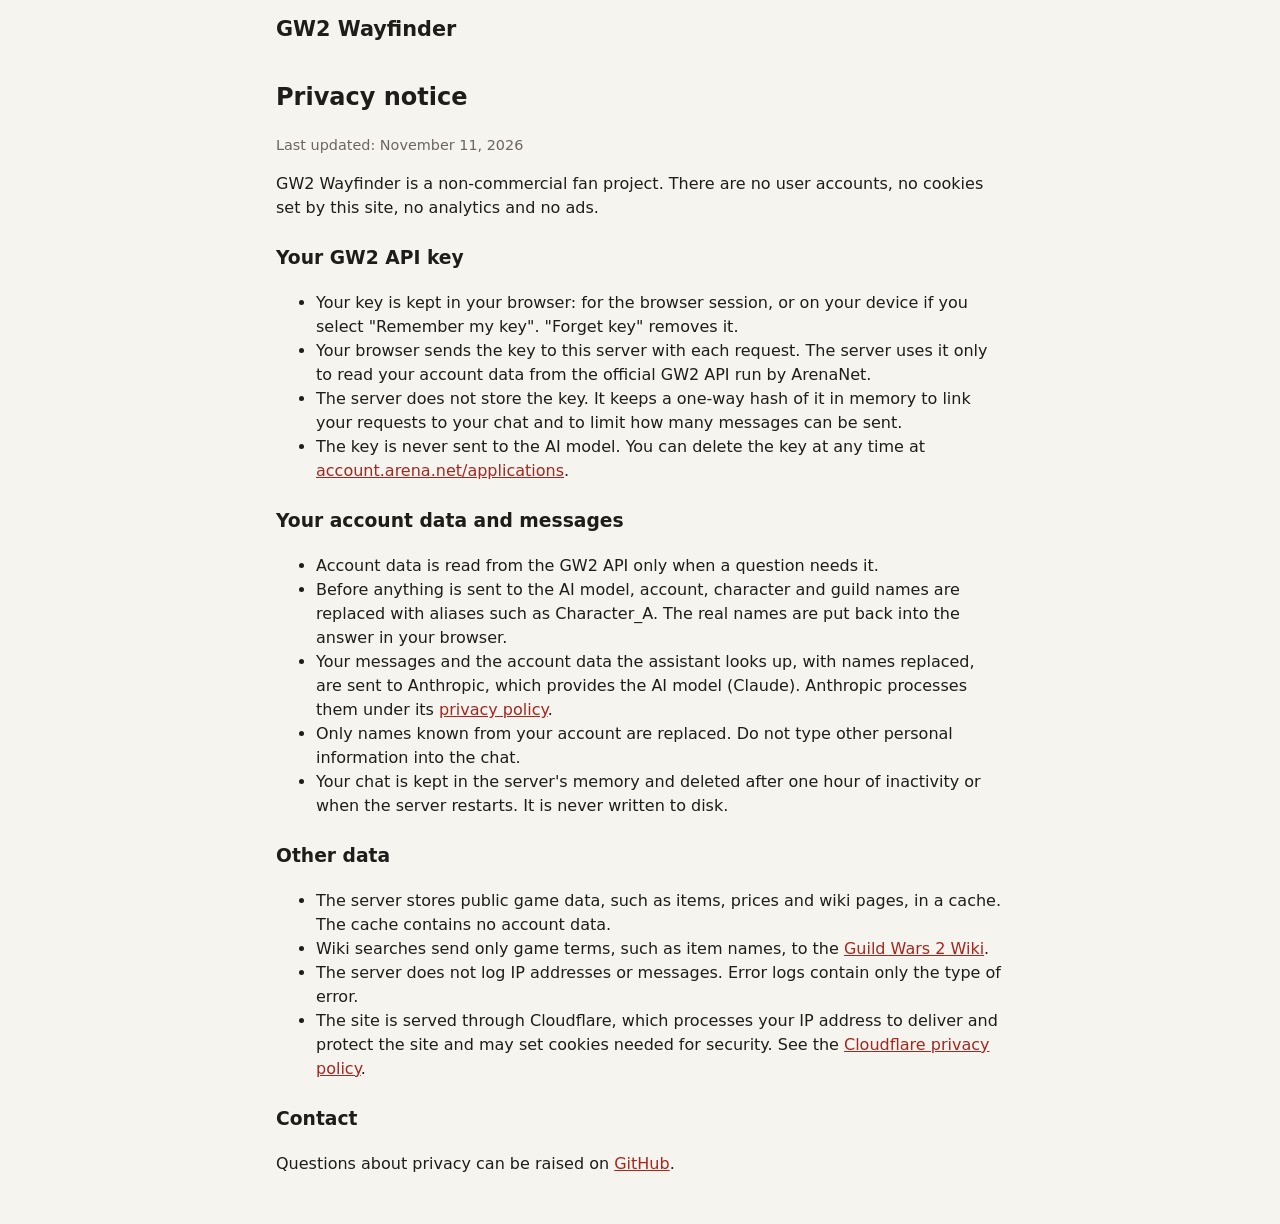
==== static/privacy.html @ 33767975 "docs(privacy): add privacy notice page Co-Authored-By: Claude Opus 5.5 <noreply@anthropic.com>" ====
<!doctype html>
<html lang="en">
<head>
  <meta charset="utf-8">
  <meta name="viewport" content="width=device-width, initial-scale=1">
  <title>Privacy - GW2 Wayfinder</title>
  <link rel="stylesheet" href="style.css">
</head>
<body>
  <header>
    <h1><a href="/" class="home">GW2 Wayfinder</a></h1>
  </header>

  <main class="page">
    <h2>Privacy notice</h2>
    <p class="note">Last updated: November 11, 2026</p>

    <p>GW2 Wayfinder is a non-commercial fan project. There are no user accounts, no cookies set by this site, no
      analytics and no ads.</p>

    <h3>Your GW2 API key</h3>
    <ul>
      <li>Your key is kept in your browser: for the browser session, or on your device if you select "Remember my key".
        "Forget key" removes it.</li>
      <li>Your browser sends the key to this server with each request. The server uses it only to read your account
        data from the official GW2 API run by ArenaNet.</li>
      <li>The server does not store the key. It keeps a one-way hash of it in memory to link your requests to your chat
        and to limit how many messages can be sent.</li>
      <li>The key is never sent to the AI model. You can delete the key at any time at
        <a href="https://account.arena.net/applications" target="_blank" rel="noopener">account.arena.net/applications</a>.</li>
    </ul>

    <h3>Your account data and messages</h3>
    <ul>
      <li>Account data is read from the GW2 API only when a question needs it.</li>
      <li>Before anything is sent to the AI model, account, character and guild names are replaced with aliases such as
        Character_A. The real names are put back into the answer in your browser.</li>
      <li>Your messages and the account data the assistant looks up, with names replaced, are sent to Anthropic, which
        provides the AI model (Claude). Anthropic processes them under its
        <a href="https://www.anthropic.com/legal/privacy" target="_blank" rel="noopener">privacy policy</a>.</li>
      <li>Only names known from your account are replaced. Do not type other personal information into the chat.</li>
      <li>Your chat is kept in the server's memory and deleted after one hour of inactivity or when the server restarts.
        It is never written to disk.</li>
    </ul>

    <h3>Other data</h3>
    <ul>
      <li>The server stores public game data, such as items, prices and wiki pages, in a cache. The cache contains no
        account data.</li>
      <li>Wiki searches send only game terms, such as item names, to the
        <a href="https://wiki.guildwars2.com" target="_blank" rel="noopener">Guild Wars 2 Wiki</a>.</li>
      <li>The server does not log IP addresses or messages. Error logs contain only the type of error.</li>
      <li>The site is served through Cloudflare, which processes your IP address to deliver and protect the site and may
        set cookies needed for security. See the
        <a href="https://www.cloudflare.com/privacypolicy/" target="_blank" rel="noopener">Cloudflare privacy policy</a>.</li>
    </ul>

    <h3>Contact</h3>
    <p>Questions about privacy can be raised on
      <a href="https://github.com/bucsai/gw2-wayfinder/issues" target="_blank" rel="noopener">GitHub</a>.</p>
  </main>
</body>
</html>
---- static/style.css ----
:root {
  --bg: #f6f4ef;
  --fg: #1f1d1a;
  --muted: #6b665e;
  --card: #ffffff;
  --border: #ddd8cd;
  --accent: #a3271f;
  --error: #b3261e;
}

@media (prefers-color-scheme: dark) {
  :root {
    --bg: #171614;
    --fg: #ece8e1;
    --muted: #a39d93;
    --card: #22201d;
    --border: #3a3631;
    --accent: #e0625a;
    --error: #f2847c;
  }
}

* { box-sizing: border-box; }

body {
  margin: 0;
  background: var(--bg);
  color: var(--fg);
  font: 16px/1.5 system-ui, sans-serif;
}

header, main, footer {
  max-width: 760px;
  margin: 0 auto;
  padding: 0 16px;
}

header {
  display: flex;
  align-items: center;
  justify-content: space-between;
}

h1 { font-size: 1.3rem; }

footer {
  margin-top: 32px;
  padding-bottom: 16px;
  color: var(--muted);
  font-size: 0.75rem;
}

a { color: var(--accent); }
a.home { color: inherit; text-decoration: none; }
.page { padding-bottom: 32px; }
.page h3 { margin-top: 24px; }

form#key-form, .message {
  background: var(--card);
  border: 1px solid var(--border);
  border-radius: 8px;
  padding: 16px;
}

label { display: block; margin-top: 12px; font-weight: 600; }
label.check { font-weight: normal; }

input[type=password], textarea {
  width: 100%;
  padding: 8px;
  font: inherit;
  color: inherit;
  background: var(--bg);
  border: 1px solid var(--border);
  border-radius: 6px;
}

button {
  margin-top: 12px;
  padding: 8px 16px;
  font: inherit;
  color: #fff;
  background: var(--accent);
  border: 0;
  border-radius: 6px;
  cursor: pointer;
}

button:disabled { opacity: 0.5; cursor: default; }
button.link { margin: 0; padding: 0; color: var(--accent); background: none; }

.note { color: var(--muted); font-size: 0.9rem; }
.error { color: var(--error); }

#messages { display: flex; flex-direction: column; gap: 12px; }
.message.user { background: transparent; white-space: pre-wrap; }
.message > :first-child { margin-top: 0; }
.message > :last-child { margin-bottom: 0; }
.message table { border-collapse: collapse; display: block; overflow-x: auto; }
.message th, .message td { border: 1px solid var(--border); padding: 4px 8px; }

#chat-form { display: flex; gap: 8px; align-items: flex-end; margin: 16px 0; }
#chat-form button { margin: 0; }
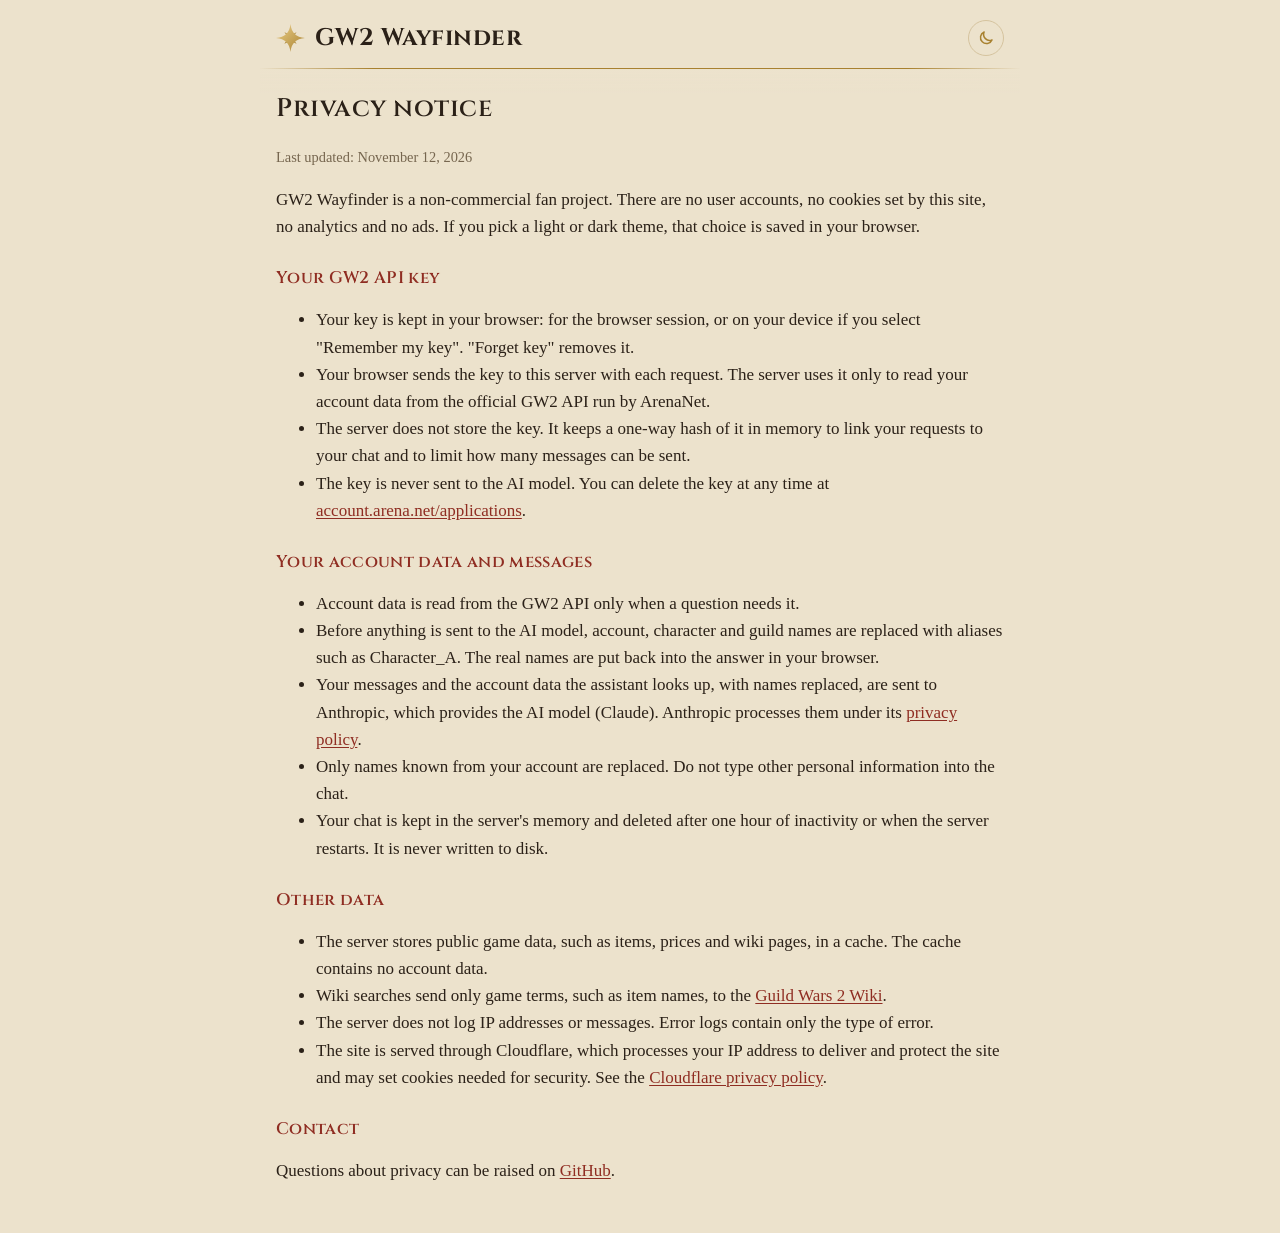
==== commit fb85757d: "feat(ui): parchment theme, logo and theme toggle - Restyle the chat, key form and privacy page with " ====
--- a/static/privacy.html
+++ b/static/privacy.html
@@ -4,19 +4,25 @@
   <meta charset="utf-8">
   <meta name="viewport" content="width=device-width, initial-scale=1">
   <title>Privacy - GW2 Wayfinder</title>
+  <meta name="theme-color" content="#ece2cc">
+  <link rel="icon" href="logo.svg" type="image/svg+xml">
   <link rel="stylesheet" href="style.css">
+  <script src="theme.js"></script>
 </head>
 <body>
   <header>
-    <h1><a href="/" class="home">GW2 Wayfinder</a></h1>
+    <h1><a href="/" class="home"><img src="logo.svg" alt="">GW2 Wayfinder</a></h1>
+    <div class="actions">
+      <button id="theme" type="button" aria-label="Switch theme"><svg class="sun" viewBox="0 0 24 24" fill="none" stroke="currentColor" stroke-width="2" stroke-linecap="round"><circle cx="12" cy="12" r="4"/><path d="M12 2v2M12 20v2M4.9 4.9l1.4 1.4M17.7 17.7l1.4 1.4M2 12h2M20 12h2M4.9 19.1l1.4-1.4M17.7 6.3l1.4-1.4"/></svg><svg class="moon" viewBox="0 0 24 24" fill="none" stroke="currentColor" stroke-width="2" stroke-linejoin="round"><path d="M20 14.5A8 8 0 0 1 9.5 4a8 8 0 1 0 10.5 10.5Z"/></svg></button>
+    </div>
   </header>
 
   <main class="page">
     <h2>Privacy notice</h2>
-    <p class="note">Last updated: November 11, 2026</p>
+    <p class="note">Last updated: November 12, 2026</p>
 
     <p>GW2 Wayfinder is a non-commercial fan project. There are no user accounts, no cookies set by this site, no
-      analytics and no ads.</p>
+      analytics and no ads. If you pick a light or dark theme, that choice is saved in your browser.</p>
 
     <h3>Your GW2 API key</h3>
     <ul>
--- a/static/style.css
+++ b/static/style.css
@@ -1,103 +1,305 @@
+@font-face {
+  font-family: "Cinzel";
+  src: url("vendor/fonts/cinzel-latin-wght-normal.woff2") format("woff2");
+  font-weight: 400 900;
+  font-display: swap;
+}
+
+/* Colors follow the system theme unless theme.js sets data-theme on <html>. */
+:root { color-scheme: light dark; }
+:root[data-theme=light] { color-scheme: light; }
+:root[data-theme=dark] { color-scheme: dark; }
+
 :root {
-  --bg: #f6f4ef;
-  --fg: #1f1d1a;
-  --muted: #6b665e;
-  --card: #ffffff;
-  --border: #ddd8cd;
-  --accent: #a3271f;
-  --error: #b3261e;
-}
-
-@media (prefers-color-scheme: dark) {
-  :root {
-    --bg: #171614;
-    --fg: #ece8e1;
-    --muted: #a39d93;
-    --card: #22201d;
-    --border: #3a3631;
-    --accent: #e0625a;
-    --error: #f2847c;
-  }
+  --bg: light-dark(#ece2cc, #14100c);
+  --fg: light-dark(#2b2118, #eadcc3);
+  --muted: light-dark(#76664f, #a6957a);
+  --card: light-dark(#fbf6ea, #1f1912);
+  --border: light-dark(#d5c39e, #3e3226);
+  --gold: light-dark(#a8812f, #d2ad62);
+  --accent: light-dark(#8f2d22, #b8473a);
+  --accent-hi: light-dark(#a8392b, #cc5a4b);
+  --link: light-dark(#8f2d22, #e8907f);
+  --on-accent: #fbf3e4;
+  --user: light-dark(#efe1bd, #2c2318);
+  --error: light-dark(#a3271f, #f08a7e);
+  --shadow-color: light-dark(rgb(60 40 10 / 0.08), rgb(0 0 0 / 0.35));
+  --shadow: 0 1px 2px var(--shadow-color), 0 4px 16px var(--shadow-color);
+  --display: "Cinzel", "Trajan Pro", Georgia, serif;
+  --serif: "Iowan Old Style", "Palatino Linotype", Palatino, "Book Antiqua", Georgia, serif;
 }
 
 * { box-sizing: border-box; }
+[hidden] { display: none !important; }
 
 body {
   margin: 0;
+  min-height: 100vh;
+  display: flex;
+  flex-direction: column;
+  color: var(--fg);
   background: var(--bg);
-  color: var(--fg);
-  font: 16px/1.5 system-ui, sans-serif;
+  font: 17px/1.6 var(--serif);
 }
 
 header, main, footer {
+  width: 100%;
   max-width: 760px;
   margin: 0 auto;
   padding: 0 16px;
 }
 
+main { flex: 1; }
+
+/* Header */
+
 header {
+  position: sticky;
+  top: 0;
+  z-index: 10;
+  background: var(--bg);
   display: flex;
   align-items: center;
   justify-content: space-between;
-}
-
-h1 { font-size: 1.3rem; }
-
-footer {
-  margin-top: 32px;
-  padding-bottom: 16px;
-  color: var(--muted);
-  font-size: 0.75rem;
-}
-
-a { color: var(--accent); }
+  gap: 16px;
+  padding-top: 20px;
+  padding-bottom: 12px;
+  margin-bottom: 24px;
+  border-bottom: 1px solid transparent;
+  border-image: linear-gradient(90deg, transparent, var(--gold) 15%, var(--gold) 85%, transparent) 1;
+}
+
+/* Fades messages out as they scroll under the sticky header, like the composer at the bottom. */
+header::after {
+  content: "";
+  position: absolute;
+  top: calc(100% + 1px);
+  left: 0;
+  right: 0;
+  height: 24px;
+  background: linear-gradient(var(--bg), transparent);
+  pointer-events: none;
+}
+
+h1, h2, h3 {
+  font-family: var(--display);
+  font-weight: 600;
+  letter-spacing: 0.02em;
+  line-height: 1.25;
+}
+
+h1 {
+  margin: 0;
+  font-size: 1.5rem;
+  font-weight: 700;
+}
+
+h1, h1 a { display: flex; align-items: center; gap: 10px; }
+h1 img { width: 1.2em; height: 1.2em; }
+
+.actions { display: flex; align-items: center; gap: 16px; }
+
+#theme {
+  display: grid;
+  place-items: center;
+  width: 36px;
+  height: 36px;
+  margin: 0;
+  padding: 0;
+  color: var(--gold);
+  background: none;
+  border: 1px solid var(--border);
+  border-radius: 50%;
+  box-shadow: none;
+}
+
+#theme:hover { border-color: var(--gold); filter: none; }
+#theme svg { width: 18px; height: 18px; }
+#theme[data-mode=dark] .moon, #theme[data-mode=light] .sun { display: none; }
+
+a { color: var(--link); text-underline-offset: 2px; }
+a:hover { color: var(--accent-hi); }
 a.home { color: inherit; text-decoration: none; }
-.page { padding-bottom: 32px; }
-.page h3 { margin-top: 24px; }
-
-form#key-form, .message {
+
+/* Cards */
+
+form#key-form, .message.assistant {
   background: var(--card);
   border: 1px solid var(--border);
-  border-radius: 8px;
-  padding: 16px;
-}
-
-label { display: block; margin-top: 12px; font-weight: 600; }
-label.check { font-weight: normal; }
+  border-radius: 10px;
+  box-shadow: var(--shadow);
+}
+
+form#key-form {
+  padding: 24px;
+  border-top: 3px solid var(--gold);
+}
+
+form#key-form > p:first-child {
+  margin-top: 0;
+  font-size: 1.1rem;
+}
+
+/* Forms */
+
+label { display: block; margin-top: 16px; margin-bottom: 4px; font-weight: 600; }
+label.check { display: flex; align-items: center; gap: 8px; font-weight: normal; }
+label.check input { width: 18px; height: 18px; margin: 0; accent-color: var(--accent); }
 
 input[type=password], textarea {
   width: 100%;
-  padding: 8px;
+  padding: 10px 12px;
   font: inherit;
   color: inherit;
   background: var(--bg);
   border: 1px solid var(--border);
-  border-radius: 6px;
-}
+  border-radius: 8px;
+  transition: border-color 0.15s, box-shadow 0.15s;
+}
+
+input[type=password]:focus, textarea:focus {
+  outline: none;
+  border-color: var(--gold);
+  box-shadow: 0 0 0 3px color-mix(in srgb, var(--gold) 25%, transparent);
+}
+
+textarea { resize: none; }
 
 button {
-  margin-top: 12px;
-  padding: 8px 16px;
+  margin-top: 16px;
+  padding: 10px 22px;
+  font: 600 0.95rem var(--display);
+  letter-spacing: 0.06em;
+  color: var(--on-accent);
+  background: linear-gradient(180deg, var(--accent-hi), var(--accent));
+  border: 1px solid color-mix(in srgb, var(--accent) 70%, #000);
+  border-radius: 8px;
+  box-shadow: inset 0 1px 0 rgb(255 255 255 / 0.15);
+  cursor: pointer;
+  transition: filter 0.15s, transform 0.05s;
+}
+
+button:hover { filter: brightness(1.08); }
+button:active { transform: translateY(1px); }
+button:focus-visible { outline: 2px solid var(--gold); outline-offset: 2px; }
+button:disabled { opacity: 0.5; cursor: default; filter: none; transform: none; }
+
+button.link {
+  margin: 0;
+  padding: 0;
   font: inherit;
-  color: #fff;
-  background: var(--accent);
+  font-size: 0.9rem;
+  letter-spacing: normal;
+  color: var(--muted);
+  background: none;
   border: 0;
-  border-radius: 6px;
-  cursor: pointer;
-}
-
-button:disabled { opacity: 0.5; cursor: default; }
-button.link { margin: 0; padding: 0; color: var(--accent); background: none; }
+  box-shadow: none;
+  text-decoration: underline;
+  text-underline-offset: 2px;
+}
+
+button.link:hover { color: var(--accent); }
 
 .note { color: var(--muted); font-size: 0.9rem; }
 .error { color: var(--error); }
 
-#messages { display: flex; flex-direction: column; gap: 12px; }
-.message.user { background: transparent; white-space: pre-wrap; }
+/* Chat */
+
+#messages { display: flex; flex-direction: column; gap: 16px; }
+
+.message { padding: 14px 18px; overflow-wrap: anywhere; }
 .message > :first-child { margin-top: 0; }
 .message > :last-child { margin-bottom: 0; }
-.message table { border-collapse: collapse; display: block; overflow-x: auto; }
-.message th, .message td { border: 1px solid var(--border); padding: 4px 8px; }
-
-#chat-form { display: flex; gap: 8px; align-items: flex-end; margin: 16px 0; }
-#chat-form button { margin: 0; }
+
+.message.user {
+  align-self: flex-end;
+  max-width: 85%;
+  background: var(--user);
+  border: 1px solid var(--border);
+  border-radius: 14px 14px 4px 14px;
+  white-space: pre-wrap;
+}
+
+.message.assistant {
+  border-left: 3px solid var(--gold);
+  animation: rise 0.25s ease-out;
+}
+
+.message.assistant::before {
+  content: "Wayfinder";
+  display: block;
+  margin-bottom: 6px;
+  font: 600 0.75rem var(--display);
+  letter-spacing: 0.12em;
+  text-transform: uppercase;
+  color: var(--gold);
+}
+
+.message.assistant:empty::before { margin-bottom: 0; }
+
+.message h1, .message h2, .message h3, .message h4 { font-size: 1.05rem; margin: 1em 0 0.4em; }
+.message ul, .message ol { padding-left: 1.4em; }
+.message li + li { margin-top: 0.2em; }
+.message table { border-collapse: collapse; display: block; overflow-x: auto; font-size: 0.95rem; }
+.message th, .message td { border: 1px solid var(--border); padding: 6px 10px; text-align: left; }
+.message th { background: color-mix(in srgb, var(--gold) 12%, transparent); }
+.message code { font-size: 0.88em; padding: 1px 5px; background: var(--bg); border-radius: 4px; }
+.message pre { padding: 12px; overflow-x: auto; background: var(--bg); border-radius: 8px; }
+.message pre code { padding: 0; background: none; }
+.message blockquote { margin: 0; padding-left: 12px; border-left: 3px solid var(--border); color: var(--muted); }
+.message hr { border: 0; border-top: 1px solid var(--border); }
+
+#status { display: flex; align-items: center; gap: 8px; margin: 12px 0 0; font-style: italic; }
+#status::before {
+  content: "✦";
+  font-style: normal;
+  color: var(--gold);
+  animation: pulse 1.2s ease-in-out infinite;
+}
+
+#chat-form {
+  position: sticky;
+  bottom: 0;
+  display: flex;
+  gap: 8px;
+  align-items: flex-start;
+  margin-top: 16px;
+  padding: 12px 0 16px;
+  background: linear-gradient(transparent, var(--bg) 30%);
+}
+
+#chat-form textarea { background: var(--card); box-shadow: var(--shadow); }
+#chat-form button { margin: 0; height: 48px; }
+
+@keyframes pulse {
+  0%, 100% { opacity: 0.3; transform: scale(0.85); }
+  50% { opacity: 1; transform: scale(1.1); }
+}
+
+@keyframes rise {
+  from { opacity: 0; transform: translateY(6px); }
+}
+
+@media (prefers-reduced-motion: reduce) {
+  *, *::before { animation: none !important; transition: none !important; }
+}
+
+/* Static pages */
+
+.page { padding-bottom: 32px; }
+.page h2 { margin-top: 0; }
+.page h3 { margin-top: 28px; color: var(--accent); font-size: 1.05rem; }
+
+/* Footer */
+
+footer {
+  margin-top: 40px;
+  padding-top: 16px;
+  padding-bottom: 24px;
+  color: var(--muted);
+  font-size: 0.75rem;
+  line-height: 1.5;
+  border-top: 1px solid var(--border);
+}
+
+footer a { color: inherit; }
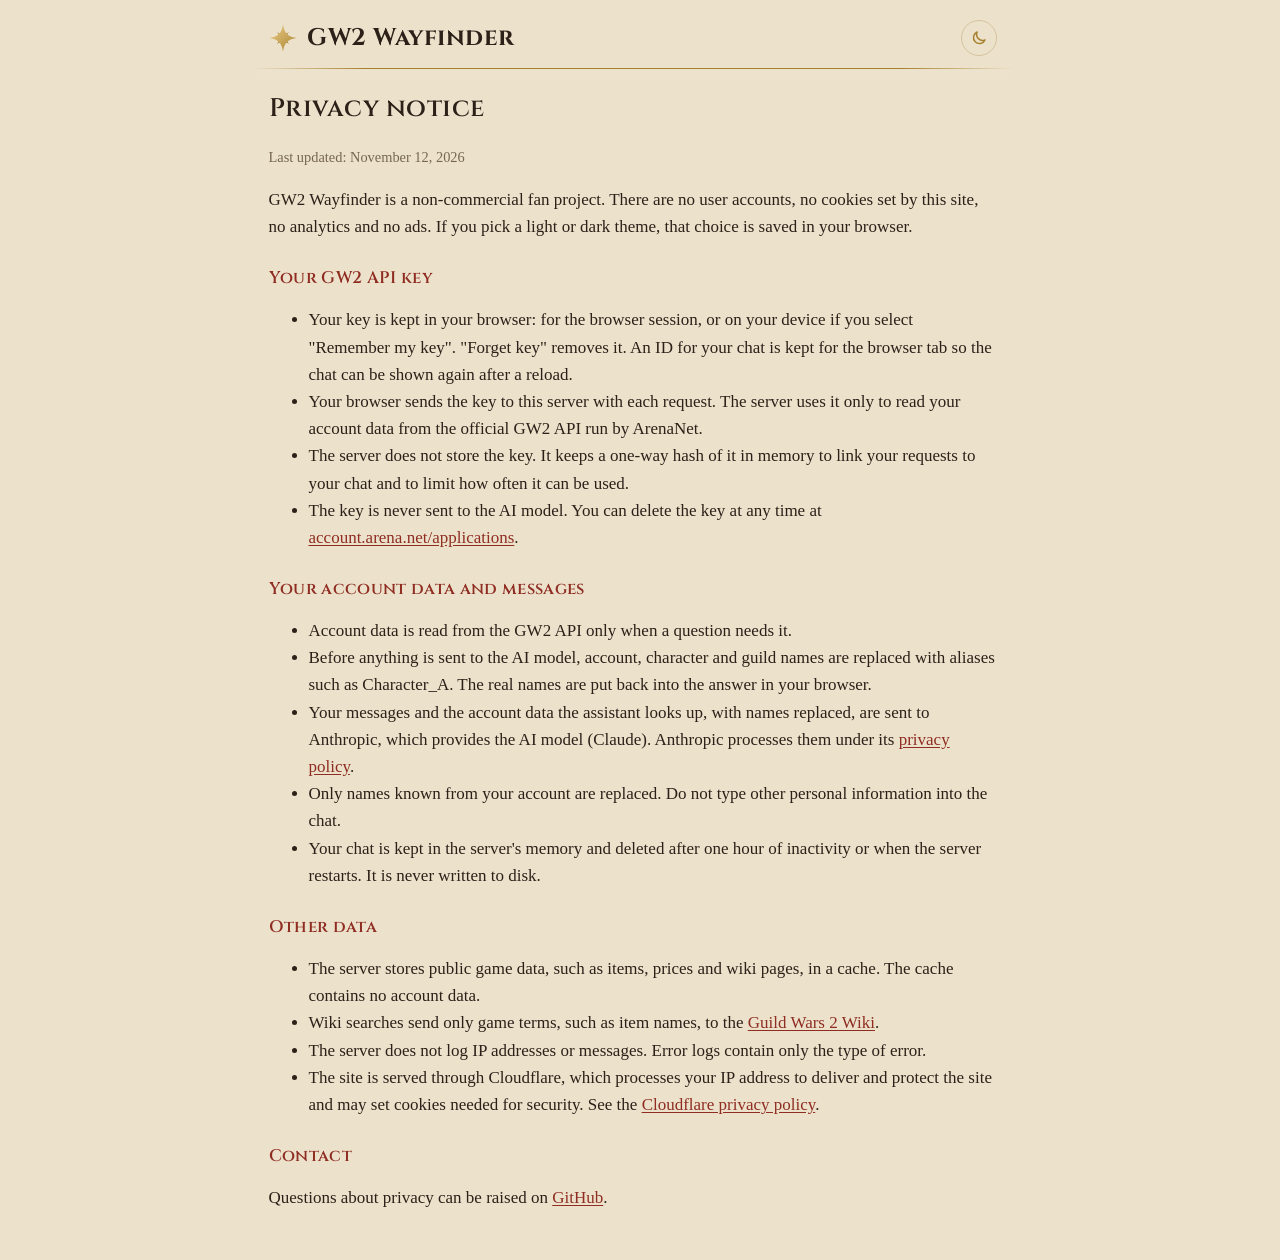
==== commit 756b521f: "feat(chat): restore chat on reload and limit concurrent requests - Add POST /api/history; the page k" ====
--- a/static/privacy.html
+++ b/static/privacy.html
@@ -7,12 +7,13 @@
   <meta name="theme-color" content="#ece2cc">
   <link rel="icon" href="logo.svg" type="image/svg+xml">
   <link rel="stylesheet" href="style.css">
-  <script src="theme.js"></script>
+  <script src="site.js"></script>
 </head>
 <body>
   <header>
     <h1><a href="/" class="home"><img src="logo.svg" alt="">GW2 Wayfinder</a></h1>
     <div class="actions">
+      <button id="forget" class="link" hidden>Forget key</button>
       <button id="theme" type="button" aria-label="Switch theme"><svg class="sun" viewBox="0 0 24 24" fill="none" stroke="currentColor" stroke-width="2" stroke-linecap="round"><circle cx="12" cy="12" r="4"/><path d="M12 2v2M12 20v2M4.9 4.9l1.4 1.4M17.7 17.7l1.4 1.4M2 12h2M20 12h2M4.9 19.1l1.4-1.4M17.7 6.3l1.4-1.4"/></svg><svg class="moon" viewBox="0 0 24 24" fill="none" stroke="currentColor" stroke-width="2" stroke-linejoin="round"><path d="M20 14.5A8 8 0 0 1 9.5 4a8 8 0 1 0 10.5 10.5Z"/></svg></button>
     </div>
   </header>
@@ -27,11 +28,12 @@
     <h3>Your GW2 API key</h3>
     <ul>
       <li>Your key is kept in your browser: for the browser session, or on your device if you select "Remember my key".
-        "Forget key" removes it.</li>
+        "Forget key" removes it. An ID for your chat is kept for the browser tab so the chat can be shown again after
+        a reload.</li>
       <li>Your browser sends the key to this server with each request. The server uses it only to read your account
         data from the official GW2 API run by ArenaNet.</li>
       <li>The server does not store the key. It keeps a one-way hash of it in memory to link your requests to your chat
-        and to limit how many messages can be sent.</li>
+        and to limit how often it can be used.</li>
       <li>The key is never sent to the AI model. You can delete the key at any time at
         <a href="https://account.arena.net/applications" target="_blank" rel="noopener">account.arena.net/applications</a>.</li>
     </ul>
--- a/static/style.css
+++ b/static/style.css
@@ -32,6 +32,9 @@
 * { box-sizing: border-box; }
 [hidden] { display: none !important; }
 
+/* Reserve the scrollbar space on every page so short and long pages line up. */
+html { scrollbar-gutter: stable; }
+
 body {
   margin: 0;
   min-height: 100vh;
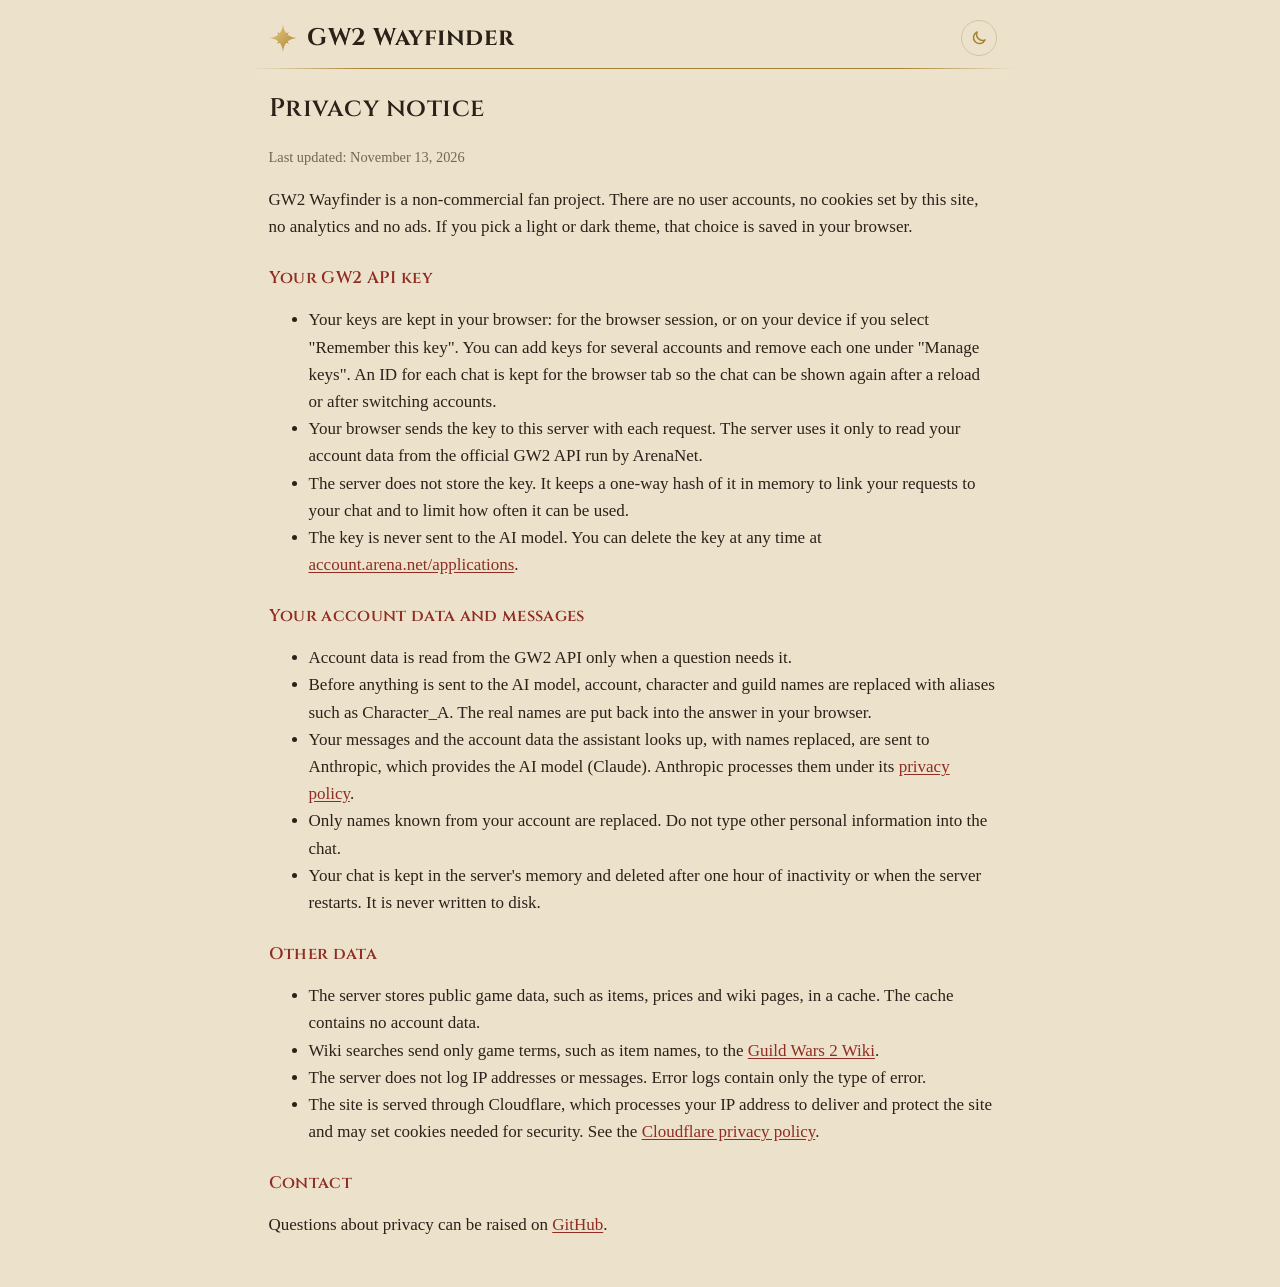
==== commit 9d59def7: "feat(ui): replace Forget key with a Manage keys menu Stores several keys, labelled by account name, " ====
--- a/static/privacy.html
+++ b/static/privacy.html
@@ -13,23 +13,29 @@
   <header>
     <h1><a href="/" class="home"><img src="logo.svg" alt="">GW2 Wayfinder</a></h1>
     <div class="actions">
-      <button id="forget" class="link" hidden>Forget key</button>
+      <details id="keys" hidden>
+        <summary>Manage keys</summary>
+        <div class="menu">
+          <ul id="key-list"></ul>
+          <button type="button" id="add-key" class="link">Add a key</button>
+        </div>
+      </details>
       <button id="theme" type="button" aria-label="Switch theme"><svg class="sun" viewBox="0 0 24 24" fill="none" stroke="currentColor" stroke-width="2" stroke-linecap="round"><circle cx="12" cy="12" r="4"/><path d="M12 2v2M12 20v2M4.9 4.9l1.4 1.4M17.7 17.7l1.4 1.4M2 12h2M20 12h2M4.9 19.1l1.4-1.4M17.7 6.3l1.4-1.4"/></svg><svg class="moon" viewBox="0 0 24 24" fill="none" stroke="currentColor" stroke-width="2" stroke-linejoin="round"><path d="M20 14.5A8 8 0 0 1 9.5 4a8 8 0 1 0 10.5 10.5Z"/></svg></button>
     </div>
   </header>
 
   <main class="page">
     <h2>Privacy notice</h2>
-    <p class="note">Last updated: November 12, 2026</p>
+    <p class="note">Last updated: November 13, 2026</p>
 
     <p>GW2 Wayfinder is a non-commercial fan project. There are no user accounts, no cookies set by this site, no
       analytics and no ads. If you pick a light or dark theme, that choice is saved in your browser.</p>
 
     <h3>Your GW2 API key</h3>
     <ul>
-      <li>Your key is kept in your browser: for the browser session, or on your device if you select "Remember my key".
-        "Forget key" removes it. An ID for your chat is kept for the browser tab so the chat can be shown again after
-        a reload.</li>
+      <li>Your keys are kept in your browser: for the browser session, or on your device if you select "Remember this
+        key". You can add keys for several accounts and remove each one under "Manage keys". An ID for each chat is kept for
+        the browser tab so the chat can be shown again after a reload or after switching accounts.</li>
       <li>Your browser sends the key to this server with each request. The server uses it only to read your account
         data from the official GW2 API run by ArenaNet.</li>
       <li>The server does not store the key. It keeps a one-way hash of it in memory to link your requests to your chat
--- a/static/style.css
+++ b/static/style.css
@@ -120,6 +120,62 @@
 #theme svg { width: 18px; height: 18px; }
 #theme[data-mode=dark] .moon, #theme[data-mode=light] .sun { display: none; }
 
+/* Manage keys menu */
+
+#keys { position: relative; font-size: 0.9rem; }
+
+#keys summary {
+  color: var(--muted);
+  text-decoration: underline;
+  text-underline-offset: 2px;
+  cursor: pointer;
+  list-style: none;
+  white-space: nowrap;
+}
+
+#keys summary::-webkit-details-marker { display: none; }
+#keys summary:hover, #keys[open] summary { color: var(--accent); }
+#keys summary:focus-visible { outline: 2px solid var(--gold); outline-offset: 2px; border-radius: 4px; }
+
+#keys .menu {
+  position: absolute;
+  right: 0;
+  top: calc(100% + 8px);
+  z-index: 20;
+  width: max-content;
+  min-width: 220px;
+  max-width: min(320px, calc(100vw - 32px));
+  padding: 8px;
+  background: var(--card);
+  border: 1px solid var(--border);
+  border-top: 3px solid var(--gold);
+  border-radius: 10px;
+  box-shadow: var(--shadow);
+}
+
+#key-list { margin: 0 0 4px; padding: 0; list-style: none; }
+#key-list li { display: flex; align-items: center; gap: 4px; }
+
+#key-list button {
+  margin: 0;
+  padding: 6px 8px;
+  font: inherit;
+  letter-spacing: normal;
+  color: var(--fg);
+  background: none;
+  border: 0;
+  border-radius: 6px;
+  box-shadow: none;
+}
+
+#key-list button:hover { background: var(--bg); filter: none; }
+#key-list .account { flex: 1; text-align: left; overflow-wrap: anywhere; }
+#key-list .account::before { content: "✓"; display: inline-block; width: 1.2em; color: var(--gold); visibility: hidden; }
+#key-list .account[aria-current]::before { visibility: visible; }
+#key-list .remove { color: var(--muted); font-size: 1.1rem; line-height: 1; }
+#key-list .remove:hover { color: var(--error); }
+#keys #add-key { display: block; margin: 4px 8px; }
+
 a { color: var(--link); text-underline-offset: 2px; }
 a:hover { color: var(--accent-hi); }
 a.home { color: inherit; text-decoration: none; }
@@ -142,6 +198,8 @@
   margin-top: 0;
   font-size: 1.1rem;
 }
+
+form#key-form .buttons { display: flex; align-items: baseline; gap: 16px; }
 
 /* Forms */
 
